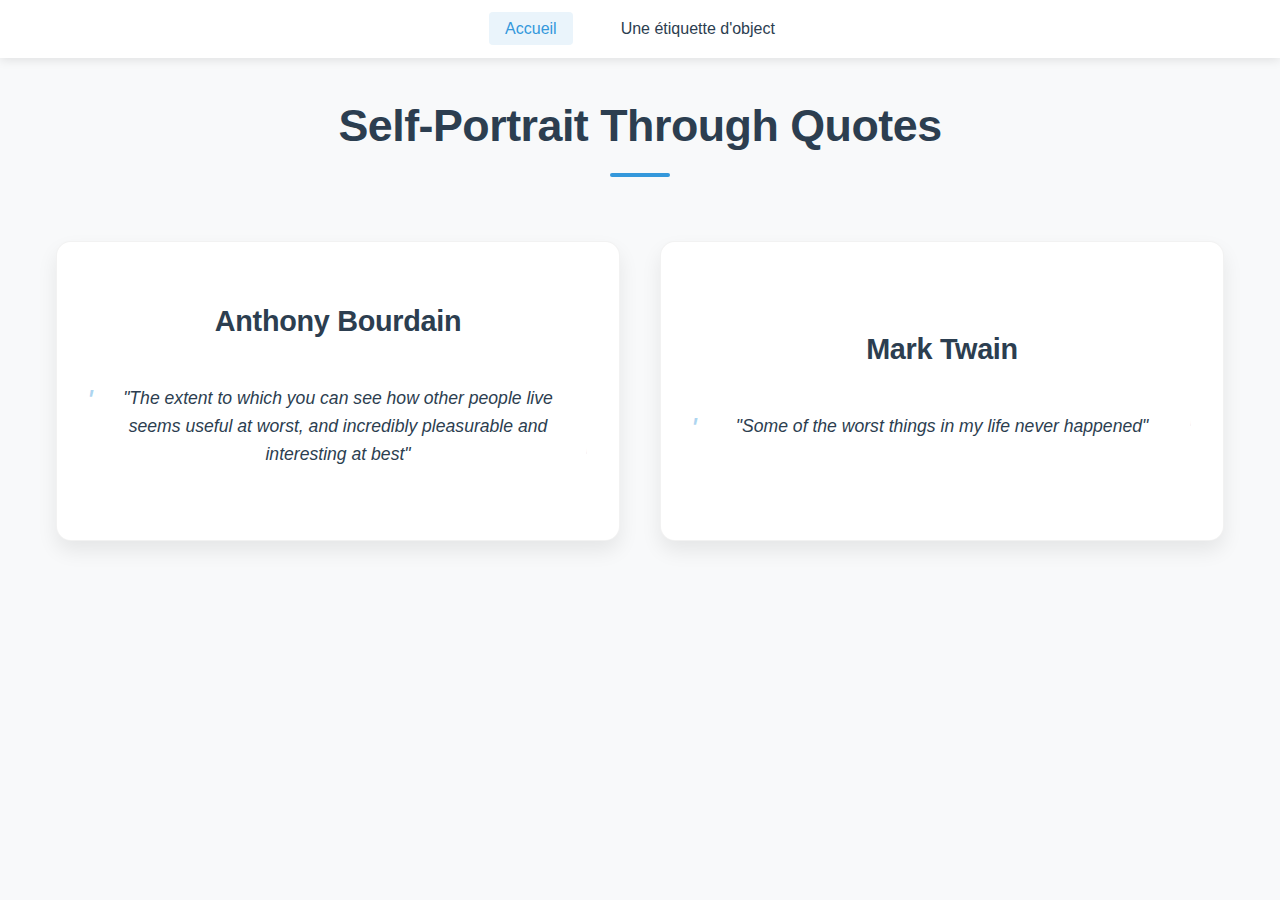
==== index.html @ 37d5bbb1 "Add files via upload" ====
<!DOCTYPE html>
<html lang="en">
<head>
    <meta charset="UTF-8">
    <meta name="viewport" content="width=device-width, initial-scale=1.0">
    <title>Self-Portrait Through Quotes</title>
    <link rel="stylesheet" href="styles.css">
</head>
<body>
    <nav class="navbar">
        <ul>
            <li><a href="index.html" class="active">Accueil</a></li>
            <li><a href="etiquette.html">Une étiquette d'object</a></li>
        </ul>
    </nav>

    <div class="container">
        <h1>Self-Portrait Through Quotes</h1>
        <div class="cards-container">
            <!-- Anthony Bourdain Card -->
            <div class="card" data-card="bourdain">
                <div class="card-inner">
                    <div class="card-front">
                        <h2>Anthony Bourdain</h2>
                        <p class="quote">"The extent to which you can see how other people live seems useful at worst, and incredibly pleasurable and interesting at best"</p>
                    </div>
                </div>
            </div>

            <!-- Mark Twain Card -->
            <div class="card" data-card="twain">
                <div class="card-inner">
                    <div class="card-front">
                        <h2>Mark Twain</h2>
                        <p class="quote">"Some of the worst things in my life never happened"</p>
                    </div>
                </div>
            </div>

            <!-- Mario Quintana Card -->
            <!-- <div class="card" data-card="quintana">
                <div class="card-inner">
                    <div class="card-front">
                        <h2>Mario Quintana</h2>
                        <p class="quote">"Don't waste your time chasing butterflies. Mend your garden, and the butterflies will come."</p>
                    </div>
                </div>
            </div> -->

            <!-- Renoir Card -->
            <!-- <div class="card" data-card="renoir">
                <div class="card-inner">
                    <div class="card-front">
                        <h2>Renoir</h2>
                        <p class="quote">"If you paint a leaf on a tree without using a model, your imagination will only supply you with a few leaves; but Nature offers you millions, all on the same tree. No two leaves are exactly the same. The artist who paints only what is in his mind must very soon repeat himself"</p>
                    </div>
                </div>
            </div> -->
        </div>
    </div>

    <!-- Modals -->
    <div class="modal" id="bourdainModal">
        <div class="modal-content">
            <div class="modal-card-inner">
                <div class="modal-front">
                    <h2>Anthony Bourdain</h2>
                    <p class="quote">"The extent to which you can see how other people live seems useful at worst, and incredibly pleasurable and interesting at best"</p>
                </div>
                <div class="modal-back">
                    <p>Je prends des cours de français depuis le CM2. L'apprentissage d'une langue et d'une culture différentes dès mon plus jeune âge a alimenté ma passion pour la découverte du mode de vie des autres.</p>
                    <p>Apprendre quels sont les facteurs qui façonnent la vision du monde d'une personne est intéressant pour moi. Même à l'intérieur des États-Unis, j'ai découvert des modes de vie différents en arrivant à l'UVA en provenance de New York.</p>
                    <p>Même des différences subtiles comme le fait de dire « yes maim » ou « yes sir » révèlent des manières différentes de traiter l'autorité et une culture de l'hospitalité différente dans le sud des États-Unis par rapport au nord.</p>
                    <p>En participant au programme UVA à Lyon, j'ai appris les coutumes françaises de première main. Qu'il s'agisse de déjeuner à des heures différentes ou de saluer les gens différemment, je m'identifie profondément aux citations.</p>
                </div>
            </div>
        </div>
    </div>

    <div class="modal" id="twainModal">
        <div class="modal-content">
            <div class="modal-card-inner">
                <div class="modal-front">
                    <h2>Mark Twain</h2>
                    <p class="quote">"Some of the worst things in my life never happened"</p>
                </div>
                <div class="modal-back">
                    <p>Cette citation illustre ma tendance à trop réfléchir aux décisions. Si je ne suis pas sûr de quelque chose, je réfléchis avec moi-même à toutes les possibilités de ce qui pourrait ou ne pourrait pas arriver.</p>
                    <p>ce qui pourrait ou ne pourrait pas arriver. Ce processus, bien que bénéfique pour le travail scolaire, peut entraîner du stress dans d'autres domaines.</p>
                    <p>Ce semestre, j'ai suivi le cours Learn to Groove. Au début du cours, nous nous asseyons et méditons. Au début, j'étais sceptique et je pensais que cela ne fonctionnerait pas.</p>
                    <p>Cependant, en lisant davantage sur la théorie derrière la médiation, j'ai réalisé qu'il s'agissait plus d'être conscient de ses pensées que de les faire taire.</p>
                    <p>Cette révélation m'a été bénéfique et m'a aidé à prendre du recul par rapport à ma propre vie.</p>
                </div>
            </div>
        </div>
    </div>

    <div class="modal" id="quintanaModal">
        <div class="modal-content">
            <div class="modal-card-inner">
                <div class="modal-front">
                    <h2>Mario Quintana</h2>
                    <p class="quote">"Don't waste your time chasing butterflies. Mend your garden, and the butterflies will come."</p>
                </div>
                <div class="modal-back">
                    <p>Je pense qu'il est important de travailler sur soi. Il est facile d'oublier de prendre soin de soi lorsqu'on est occupé à se concentrer sur des objectifs extérieurs.</p>
                    <p>Dans le monde rapide dans lequel nous vivons, il arrive que nous soyons pris par la montée en niveau, la poursuite de la prochaine étape et la course à la ligne d'arrivée.</p>
                    <p>Je suis certainement coupable de cela, qu'il s'agisse de m'occuper de projets ou de chercher la prochaine activité pour garder mon esprit actif.</p>
                    <p>Cette citation illustre mon objectif de travailler sur moi-même et de ne pas me laisser distraire par mes objectifs externes.</p>
                </div>
            </div>
        </div>
    </div>

    <div class="modal" id="renoirModal">
        <div class="modal-content">
            <div class="modal-card-inner">
                <div class="modal-front">
                    <h2>Renoir</h2>
                    <p class="quote">"If you paint a leaf on a tree without using a model, your imagination will only supply you with a few leaves; but Nature offers you millions, all on the same tree. No two leaves are exactly the same. The artist who paints only what is in his mind must very soon repeat himself"</p>
                </div>
                <div class="modal-back">
                    <p>J'aime cette citation pour deux raisons. La première, c'est que depuis que je suis enfant, j'adore dessiner et peindre.</p>
                    <p>Toute ma famille est composée d'artistes. Mon grand-oncle a peint un tableau au musée d'art de Brooklyn, ma grand-mère était aquarelliste à Key West,</p>
                    <p>et mon grand-père est peintre à l'huile. Cette citation est une très bonne leçon d'art, car elle répète l'adage « dessinez ce que vous voyez, pas ce que vous pensez ».</p>
                    <p>Mais c'est aussi une leçon que j'ai tirée de ma propre vie. Pour apprendre de nouvelles choses et vivre de nouvelles expériences, vous ne pouvez pas rester dans votre zone de confort, vous devez sortir dans le monde et essayer de nouvelles choses.</p>
                </div>
            </div>
        </div>
    </div>

    <script src="script.js"></script>
</body>
</html>
---- styles.css ----
* {
    margin: 0;
    padding: 0;
    box-sizing: border-box;
}

:root {
    --primary-color: #2c3e50;
    --secondary-color: #34495e;
    --accent-color: #3498db;
    --background-color: #f8f9fa;
    --card-background: #ffffff;
    --text-color: #2c3e50;
    --text-light: #7f8c8d;
}

body {
    font-family: 'Helvetica Neue', Arial, sans-serif;
    line-height: 1.6;
    background: var(--background-color);
    color: var(--text-color);
    padding: 2rem;
    min-height: 100vh;
}

/* Navigation Styles */
.navbar {
    background: var(--card-background);
    padding: 1rem 2rem;
    margin: -2rem -2rem 2rem -2rem;
    box-shadow: 0 2px 10px rgba(0,0,0,0.1);
}

.navbar ul {
    list-style: none;
    display: flex;
    justify-content: center;
    gap: 2rem;
    max-width: 1200px;
    margin: 0 auto;
}

.navbar a {
    text-decoration: none;
    color: var(--text-color);
    font-weight: 500;
    padding: 0.5rem 1rem;
    border-radius: 4px;
    transition: all 0.3s ease;
}

.navbar a:hover {
    color: var(--accent-color);
    background: rgba(52, 152, 219, 0.1);
}

.navbar a.active {
    color: var(--accent-color);
    background: rgba(52, 152, 219, 0.1);
}

/* Object Label Styles */
.object-label {
    background: var(--card-background);
    padding: 2rem;
    border-radius: 15px;
    box-shadow: 0 10px 20px rgba(0,0,0,0.08);
    max-width: 800px;
    margin: 0 auto;
}

.label-section {
    margin-bottom: 2rem;
}

.label-section:last-child {
    margin-bottom: 0;
}

.label-section h2 {
    color: var(--accent-color);
    font-size: 1.4rem;
    margin-bottom: 0.5rem;
}

.label-section p {
    color: var(--text-color);
    font-size: 1.1rem;
    line-height: 1.8;
}

.container {
    max-width: 1200px;
    margin: 0 auto;
}

h1 {
    text-align: center;
    margin-bottom: 3rem;
    color: var(--primary-color);
    font-size: 2.8rem;
    font-weight: 700;
    letter-spacing: -0.5px;
    position: relative;
    padding-bottom: 1rem;
}

h1::after {
    content: '';
    position: absolute;
    bottom: 0;
    left: 50%;
    transform: translateX(-50%);
    width: 60px;
    height: 4px;
    background: var(--accent-color);
    border-radius: 2px;
}

.cards-container {
    display: grid;
    grid-template-columns: repeat(auto-fit, minmax(300px, 1fr));
    gap: 2.5rem;
    padding: 1rem;
}

.card {
    min-height: 300px;
    height: auto;
    cursor: pointer;
    transition: all 0.4s cubic-bezier(0.165, 0.84, 0.44, 1);
}

.card:hover {
    transform: translateY(-8px);
}

.card-inner {
    position: relative;
    width: 100%;
    height: 100%;
    text-align: center;
}

.card-front {
    position: relative;
    width: 100%;
    height: 100%;
    padding: 2rem;
    border-radius: 15px;
    background: var(--card-background);
    box-shadow: 0 10px 20px rgba(0,0,0,0.08);
    display: flex;
    flex-direction: column;
    justify-content: center;
    transition: all 0.3s ease;
    border: 1px solid rgba(0,0,0,0.05);
}

.card:hover .card-front {
    box-shadow: 0 15px 30px rgba(0,0,0,0.12);
}

/* Modal styles */
.modal {
    display: none;
    position: fixed;
    top: 0;
    left: 0;
    width: 100%;
    height: 100%;
    background-color: rgba(0, 0, 0, 0.7);
    z-index: 1000;
    justify-content: center;
    align-items: center;
    backdrop-filter: blur(5px);
}

.modal.active {
    display: flex;
    animation: modalFadeIn 0.3s ease-out;
}

@keyframes modalFadeIn {
    from { opacity: 0; }
    to { opacity: 1; }
}

.modal-content {
    position: relative;
    width: 90%;
    max-width: 700px;
    height: 500px;
    perspective: 1500px;
}

.modal-card-inner {
    position: relative;
    width: 100%;
    height: 100%;
    transform-style: preserve-3d;
    transition: transform 0.8s cubic-bezier(0.4, 0, 0.2, 1);
}

.modal-card-inner.flipped {
    transform: rotateY(180deg);
}

.modal-front, .modal-back {
    position: absolute;
    width: 100%;
    height: 100%;
    backface-visibility: hidden;
    padding: 2.5rem;
    border-radius: 20px;
    box-shadow: 0 25px 50px rgba(0,0,0,0.15);
    overflow-y: auto;
}

.modal-front {
    background: linear-gradient(135deg, #ffffff 0%, #f8f9fa 100%);
    display: flex;
    flex-direction: column;
    justify-content: center;
}

.modal-back {
    background: linear-gradient(135deg, var(--primary-color) 0%, var(--secondary-color) 100%);
    color: #fff;
    transform: rotateY(180deg);
}

h2 {
    margin-bottom: 1.5rem;
    color: var(--primary-color);
    font-size: 1.8rem;
    font-weight: 600;
    letter-spacing: -0.3px;
}

.quote {
    font-style: italic;
    font-size: 1.1rem;
    margin: 1rem 0;
    line-height: 1.6;
    color: var(--text-color);
    position: relative;
    padding: 0 1.5rem;
}

.card .quote {
    display: -webkit-box;
    -webkit-line-clamp: 6;
    -webkit-box-orient: vertical;
    overflow: hidden;
    text-overflow: ellipsis;
}

.quote::before, .quote::after {
    content: '"';
    font-size: 2rem;
    color: var(--accent-color);
    opacity: 0.4;
    position: absolute;
}

.quote::before {
    left: -0.5rem;
    top: -0.5rem;
}

.quote::after {
    right: -0.5rem;
    bottom: -1rem;
}

.modal-back p {
    margin-bottom: 1.2rem;
    text-align: left;
    font-size: 1rem;
    line-height: 1.8;
    color: rgba(255, 255, 255, 0.9);
}

/* Custom scrollbar for modal content */
.modal-front::-webkit-scrollbar,
.modal-back::-webkit-scrollbar {
    width: 8px;
}

.modal-front::-webkit-scrollbar-track,
.modal-back::-webkit-scrollbar-track {
    background: rgba(0, 0, 0, 0.1);
    border-radius: 4px;
}

.modal-front::-webkit-scrollbar-thumb,
.modal-back::-webkit-scrollbar-thumb {
    background: rgba(0, 0, 0, 0.2);
    border-radius: 4px;
}

@media (max-width: 768px) {
    body {
        padding: 1rem;
    }
    
    .navbar {
        margin: -1rem -1rem 1rem -1rem;
        padding: 0.5rem 1rem;
    }

    .navbar ul {
        gap: 1rem;
    }
    
    .cards-container {
        grid-template-columns: 1fr;
        gap: 1.5rem;
    }
    
    .card {
        min-height: 250px;
    }

    h1 {
        font-size: 2.2rem;
        margin-bottom: 2rem;
    }

    .modal-content {
        height: 80vh;
    }

    .quote {
        font-size: 1rem;
    }

    .object-label {
        padding: 1.5rem;
    }

    .label-section h2 {
        font-size: 1.2rem;
    }

    .label-section p {
        font-size: 1rem;
    }
}
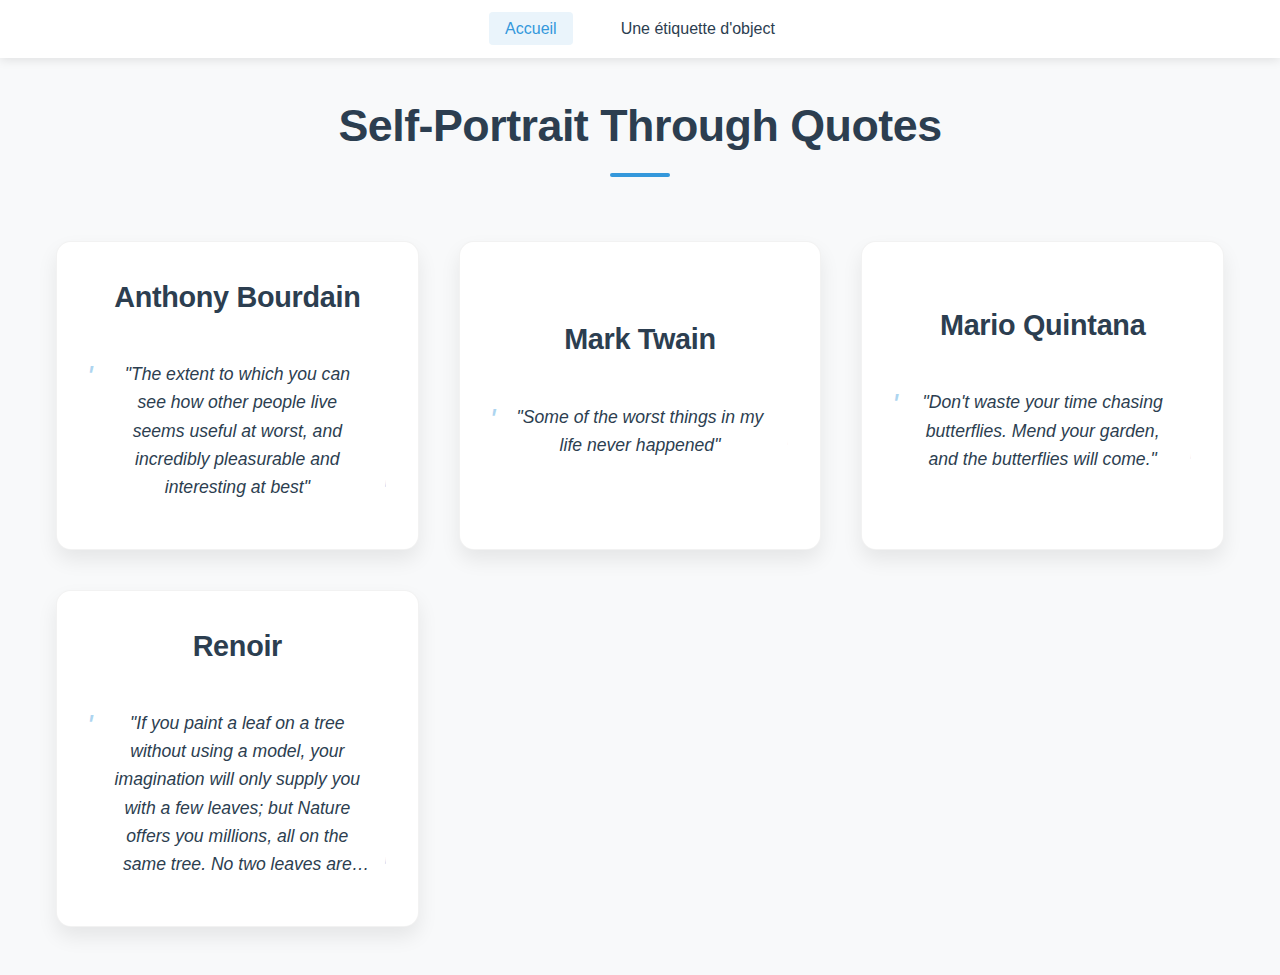
==== commit f03734d7: "Update index.html" ====
--- a/index.html
+++ b/index.html
@@ -38,24 +38,24 @@
             </div>
 
             <!-- Mario Quintana Card -->
-            <!-- <div class="card" data-card="quintana">
+            <div class="card" data-card="quintana">
                 <div class="card-inner">
                     <div class="card-front">
                         <h2>Mario Quintana</h2>
                         <p class="quote">"Don't waste your time chasing butterflies. Mend your garden, and the butterflies will come."</p>
                     </div>
                 </div>
-            </div> -->
+            </div>
 
             <!-- Renoir Card -->
-            <!-- <div class="card" data-card="renoir">
+            <div class="card" data-card="renoir">
                 <div class="card-inner">
                     <div class="card-front">
                         <h2>Renoir</h2>
                         <p class="quote">"If you paint a leaf on a tree without using a model, your imagination will only supply you with a few leaves; but Nature offers you millions, all on the same tree. No two leaves are exactly the same. The artist who paints only what is in his mind must very soon repeat himself"</p>
                     </div>
                 </div>
-            </div> -->
+            </div>
         </div>
     </div>
 
@@ -68,10 +68,10 @@
                     <p class="quote">"The extent to which you can see how other people live seems useful at worst, and incredibly pleasurable and interesting at best"</p>
                 </div>
                 <div class="modal-back">
-                    <p>Je prends des cours de français depuis le CM2. L'apprentissage d'une langue et d'une culture différentes dès mon plus jeune âge a alimenté ma passion pour la découverte du mode de vie des autres.</p>
+                    <p>Je prends des cours de français depuis le cinquième année. L'apprentissage d'une langue et d'une culture différentes dès mon plus jeune âge a alimenté ma passion pour la découverte du mode de vie des autres.</p>
                     <p>Apprendre quels sont les facteurs qui façonnent la vision du monde d'une personne est intéressant pour moi. Même à l'intérieur des États-Unis, j'ai découvert des modes de vie différents en arrivant à l'UVA en provenance de New York.</p>
                     <p>Même des différences subtiles comme le fait de dire « yes maim » ou « yes sir » révèlent des manières différentes de traiter l'autorité et une culture de l'hospitalité différente dans le sud des États-Unis par rapport au nord.</p>
-                    <p>En participant au programme UVA à Lyon, j'ai appris les coutumes françaises de première main. Qu'il s'agisse de déjeuner à des heures différentes ou de saluer les gens différemment, je m'identifie profondément aux citations.</p>
+                    <p>En participant au programme UVA à Lyon, j'ai appris les coutumes françaises de première main. Qu'il s'agisse de déjeuner à des heures différentes ou de saluer les gens différemment, je m'identifie profondément la citation.</p>
                 </div>
             </div>
         </div>
@@ -86,7 +86,7 @@
                 </div>
                 <div class="modal-back">
                     <p>Cette citation illustre ma tendance à trop réfléchir aux décisions. Si je ne suis pas sûr de quelque chose, je réfléchis avec moi-même à toutes les possibilités de ce qui pourrait ou ne pourrait pas arriver.</p>
-                    <p>ce qui pourrait ou ne pourrait pas arriver. Ce processus, bien que bénéfique pour le travail scolaire, peut entraîner du stress dans d'autres domaines.</p>
+                    <p>Ce processus, bien que bénéfique pour le travail scolaire, peut entraîner du stress dans d'autres domaines.</p>
                     <p>Ce semestre, j'ai suivi le cours Learn to Groove. Au début du cours, nous nous asseyons et méditons. Au début, j'étais sceptique et je pensais que cela ne fonctionnerait pas.</p>
                     <p>Cependant, en lisant davantage sur la théorie derrière la médiation, j'ai réalisé qu'il s'agissait plus d'être conscient de ses pensées que de les faire taire.</p>
                     <p>Cette révélation m'a été bénéfique et m'a aidé à prendre du recul par rapport à ma propre vie.</p>
